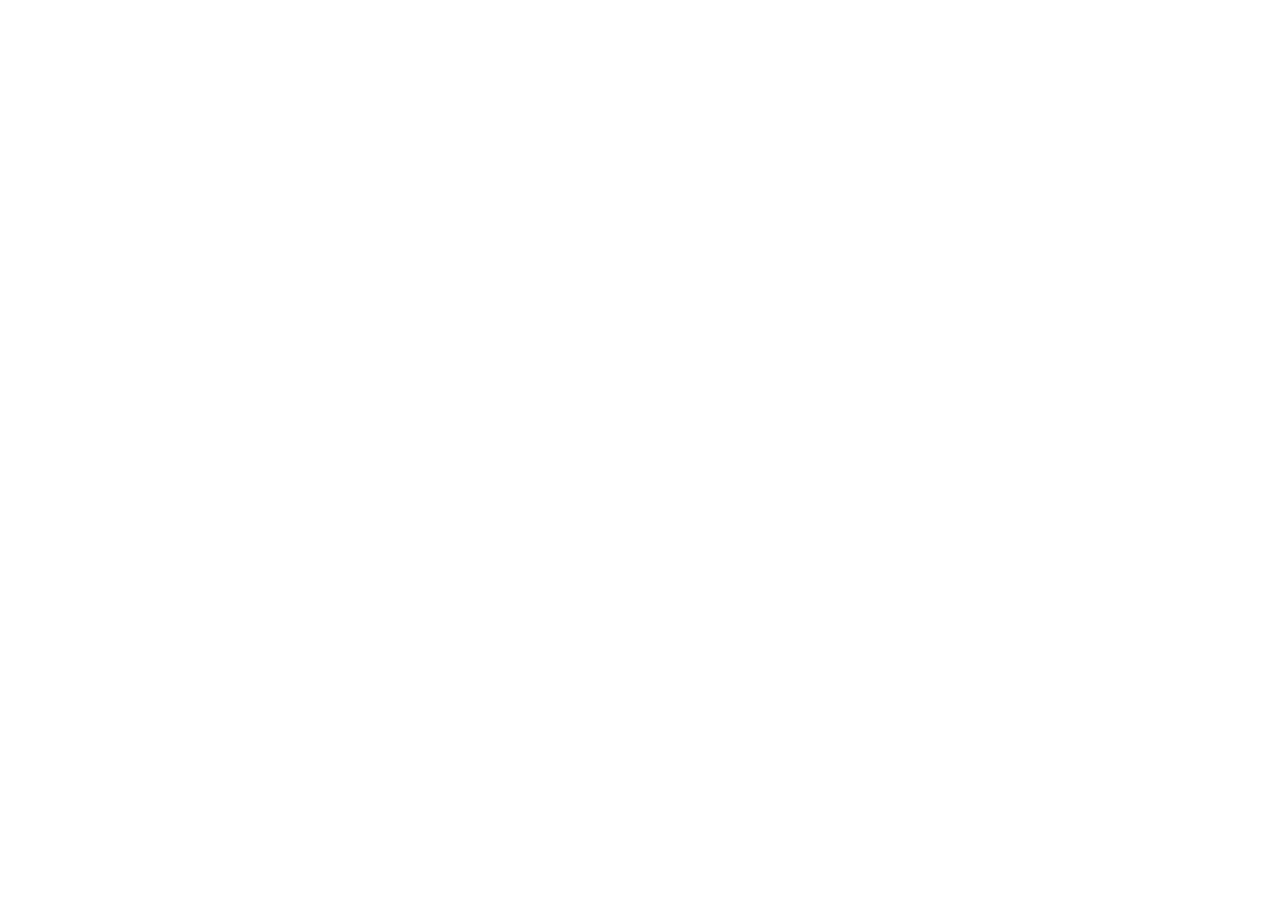
==== sign-up-form/index.html @ c3d94cc3 "Start sign up form" ====
<!doctype html>
<html lang="en">
  <head>
    <meta charset="UTF-8" />
    <meta name="viewport" content="width=device-width, initial-scale=1.0" />
    <link rel="stylesheet" href="style.css" />
    <title>Document</title>
  </head>
  <body></body>
</html>
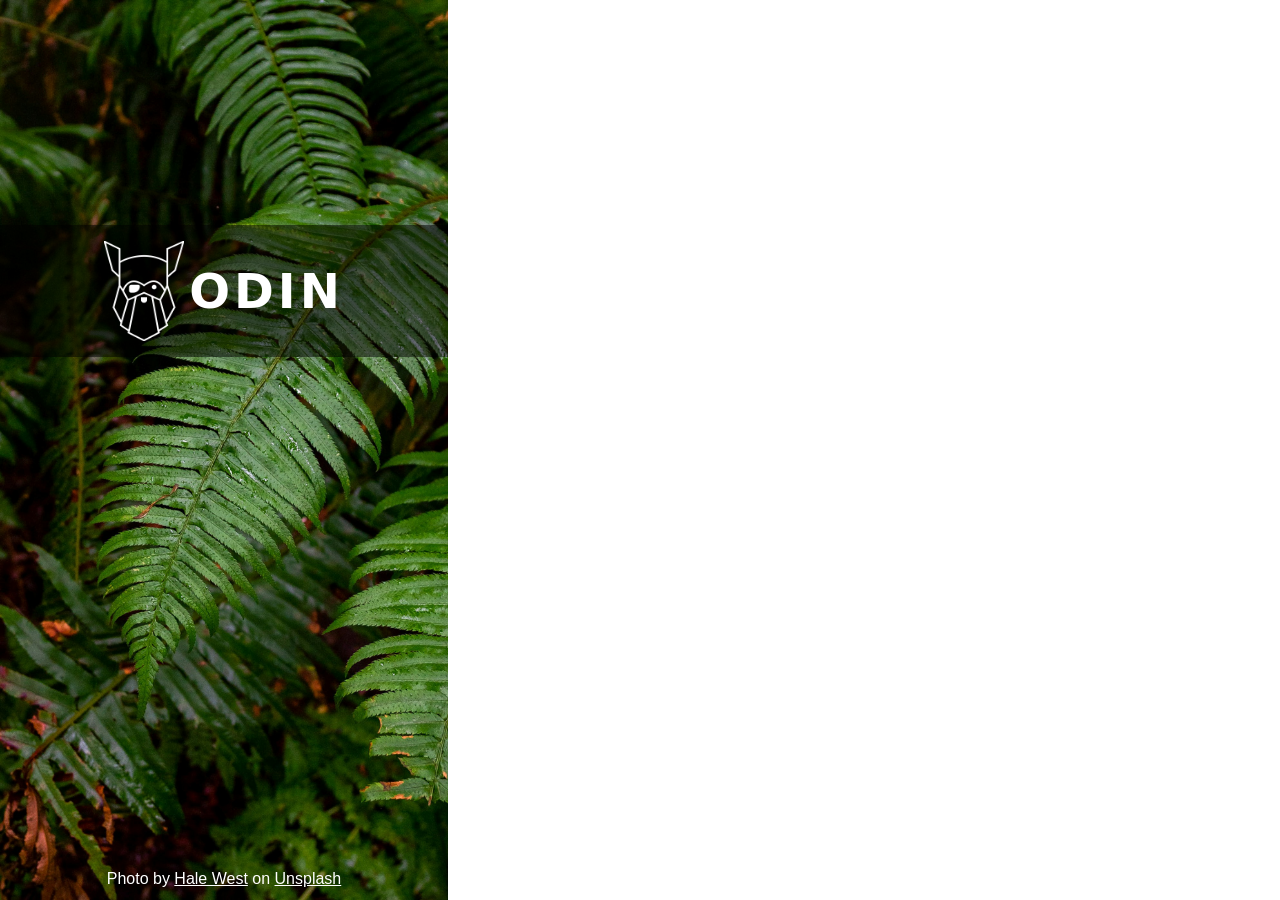
==== commit 72f1108c: "Style left section" ====
--- a/sign-up-form/index.html
+++ b/sign-up-form/index.html
@@ -3,8 +3,37 @@
   <head>
     <meta charset="UTF-8" />
     <meta name="viewport" content="width=device-width, initial-scale=1.0" />
+    <link rel="preconnect" href="https://fonts.googleapis.com" />
+    <link rel="preconnect" href="https://fonts.gstatic.com" crossorigin />
+    <link
+      href="https://fonts.googleapis.com/css2?family=Skranji:wght@400;700&display=swap"
+      rel="stylesheet"
+    />
     <link rel="stylesheet" href="style.css" />
-    <title>Document</title>
+    <title>Sign Up</title>
   </head>
-  <body></body>
+  <body>
+    <main>
+      <section class="img-section">
+        <div class="section-title">
+          <img src="./images/odin-lined.png" alt="" class="odin-logo" />
+          <h1>ODIN</h1>
+        </div>
+        <div class="img-by">
+          <p>
+            Photo by
+            <a href="https://unsplash.com/@haliewestphoto" target="_blank"
+              >Hale West</a
+            >
+            on
+            <a
+              href="https://unsplash.com/photos/green-leaf-plant-in-close-up-photography-25xggax4bSA"
+              target="_blank"
+              >Unsplash</a
+            >
+          </p>
+        </div>
+      </section>
+    </main>
+  </body>
 </html>
--- a/sign-up-form/style.css
+++ b/sign-up-form/style.css
@@ -0,0 +1,67 @@
+:root {
+  --btn-color: #596d48;
+  --input-color: #e5e7eb;
+}
+
+*::before,
+*::after,
+* {
+  box-sizing: border-box;
+}
+
+* {
+  margin: 0;
+  padding: 0;
+}
+
+body {
+  font-family: sans-serif;
+}
+
+.img-section {
+  display: block;
+  position: relative;
+  width: 35%;
+  min-height: 100vh;
+  background-image: url("./images/leaf-plant.jpg");
+  background-repeat: no-repeat;
+  background-size: cover;
+}
+
+.section-title {
+  position: absolute;
+  top: 25%;
+  left: 0;
+  width: 100%;
+  display: flex;
+  align-items: center;
+  justify-content: center;
+  gap: 5px;
+  background-color: rgba(0, 0, 0, 0.5);
+  padding: 1rem 0;
+}
+
+.section-title h1 {
+  font-family: "Skranji", system-ui;
+  color: #fff;
+  font-size: 3rem;
+  letter-spacing: 4px;
+}
+.odin-logo {
+  width: 80px;
+  height: 100px;
+}
+
+.img-by {
+  position: absolute;
+  bottom: 0;
+  left: 0;
+  right: 0;
+  text-align: center;
+  padding: 0.75rem 0;
+  color: #fff;
+}
+
+.img-by p > a {
+  color: #fff;
+}
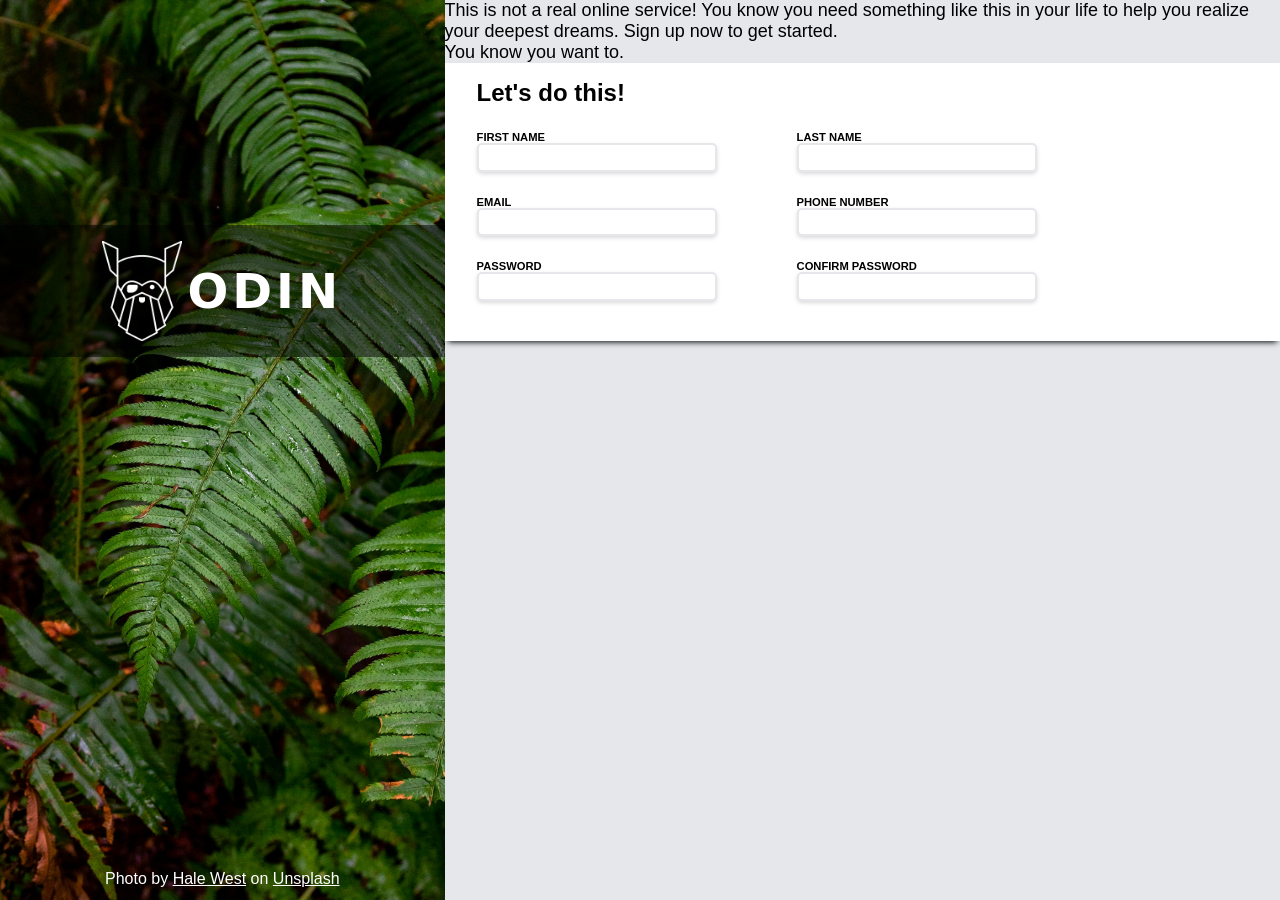
==== commit 2b8400c0: "Add form" ====
--- a/sign-up-form/index.html
+++ b/sign-up-form/index.html
@@ -34,6 +34,55 @@
           </p>
         </div>
       </section>
+
+      <section class="form-section">
+        <div class="section-text">
+          <p>
+            This is not a real online service! You know you need something like
+            this in your life to help you realize your deepest dreams. Sign up
+            now to get started.
+          </p>
+          <p>You know you want to.</p>
+        </div>
+
+        <form action="">
+          <h2 class="form-title">Let's do this!</h2>
+
+          <div class="form-row">
+            <div class="input-group">
+              <label for="first-name">FIRST NAME</label>
+              <input type="text" id="first-name" name="first-name" />
+            </div>
+            <div class="input-group">
+              <label for="last-name">LAST NAME</label>
+              <input type="text" id="last-name" name="last-name" />
+            </div>
+          </div>
+
+          <div class="form-row">
+            <div class="input-group">
+              <label for="email">EMAIL</label>
+              <input type="email" id="email" name="email" />
+            </div>
+
+            <div class="input-group">
+              <label for="phone-num">PHONE NUMBER</label>
+              <input type="tel" id="phone-num" name="phone-num" />
+            </div>
+          </div>
+
+          <div class="form-row">
+            <div class="input-group">
+              <label for="password">PASSWORD</label>
+              <input type="password" id="password" name="password" />
+            </div>
+            <div class="input-group">
+              <label for="confirm-pass">CONFIRM PASSWORD</label>
+              <input type="text" id="confirm-pass" name="confirm-pass" />
+            </div>
+          </div>
+        </form>
+      </section>
     </main>
   </body>
 </html>
--- a/sign-up-form/style.css
+++ b/sign-up-form/style.css
@@ -21,7 +21,7 @@
 .img-section {
   display: block;
   position: relative;
-  width: 35%;
+  width: 50%;
   min-height: 100vh;
   background-image: url("./images/leaf-plant.jpg");
   background-repeat: no-repeat;
@@ -65,3 +65,52 @@
 .img-by p > a {
   color: #fff;
 }
+
+/* form */
+main {
+  display: flex;
+}
+
+.form-section {
+  background-color: #e5e7eb;
+}
+.section-text p {
+  font-size: 18px;
+}
+
+form {
+  background-color: #fff;
+  box-shadow: 0 4px 6px -3px #000;
+  /* margin-top: 10rem; */
+  padding: 1rem 2rem;
+}
+
+.form-title {
+  margin-bottom: 1.5rem;
+}
+
+.input-group {
+  display: flex;
+  flex-direction: column;
+  width: 240px;
+}
+.form-row {
+  display: flex;
+  gap: 5rem;
+  margin-bottom: 1.5rem;
+}
+
+.input-group input {
+  padding: 0.3rem;
+  border: 2px solid var(--input-color);
+  border-radius: 5px;
+  box-shadow: 0 2px 4px rgb(0 0 0 / 0.15);
+}
+.input-group label {
+  font-size: 0.7rem;
+  font-weight: bold;
+}
+
+/* .container {
+  width: 900px;
+} */
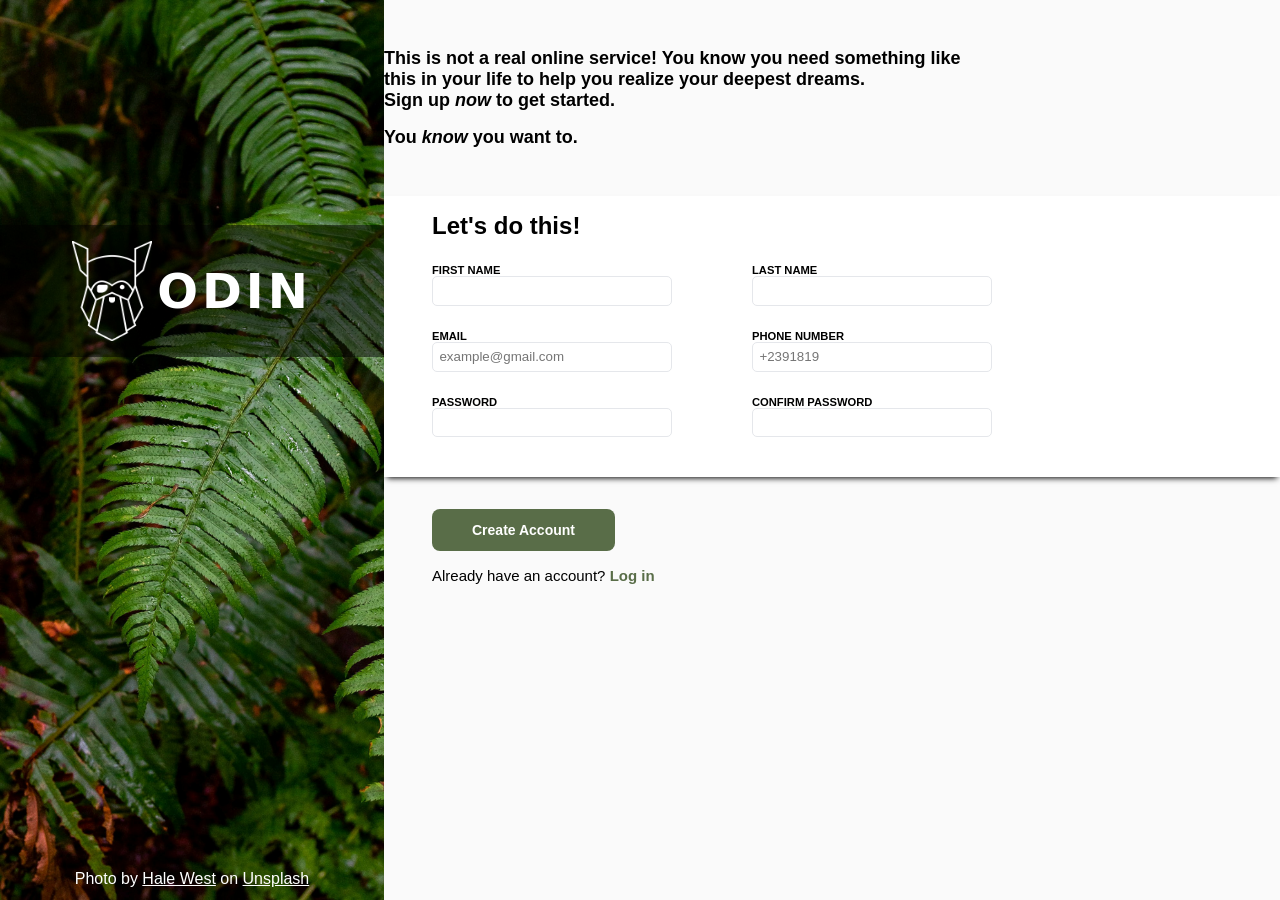
==== commit e551e1be: "Finish form and add submit button" ====
--- a/sign-up-form/index.html
+++ b/sign-up-form/index.html
@@ -36,50 +36,82 @@
       </section>
 
       <section class="form-section">
-        <div class="section-text">
-          <p>
+        <div class="section-text container">
+          <p class="section-description">
             This is not a real online service! You know you need something like
-            this in your life to help you realize your deepest dreams. Sign up
-            now to get started.
+            this in your life to help you realize your deepest dreams. <br />
+            Sign up <i>now</i> to get started.
           </p>
-          <p>You know you want to.</p>
+          <p class="section-sub">You <i>know</i> you want to.</p>
         </div>
 
         <form action="">
-          <h2 class="form-title">Let's do this!</h2>
+          <div class="form-block">
+            <h2 class="form-title">Let's do this!</h2>
 
-          <div class="form-row">
-            <div class="input-group">
-              <label for="first-name">FIRST NAME</label>
-              <input type="text" id="first-name" name="first-name" />
+            <div class="form-row">
+              <div class="input-group">
+                <label for="first-name">FIRST NAME</label>
+                <input type="text" id="first-name" name="first-name" required />
+              </div>
+              <div class="input-group">
+                <label for="last-name">LAST NAME</label>
+                <input type="text" id="last-name" name="last-name" required />
+              </div>
             </div>
-            <div class="input-group">
-              <label for="last-name">LAST NAME</label>
-              <input type="text" id="last-name" name="last-name" />
+
+            <div class="form-row">
+              <div class="input-group">
+                <label for="email">EMAIL</label>
+                <input
+                  type="email"
+                  id="email"
+                  name="email"
+                  placeholder="example@gmail.com"
+                  required
+                />
+              </div>
+
+              <div class="input-group">
+                <label for="phone-num">PHONE NUMBER</label>
+                <input
+                  type="tel"
+                  id="phone-num"
+                  name="phone-num"
+                  placeholder="+2391819"
+                  required
+                />
+              </div>
+            </div>
+
+            <div class="form-row">
+              <div class="input-group">
+                <label for="password">PASSWORD</label>
+                <input
+                  type="password"
+                  id="password"
+                  name="password"
+                  min="8"
+                  required
+                />
+              </div>
+              <div class="input-group">
+                <label for="confirm-pass">CONFIRM PASSWORD</label>
+                <input
+                  type="password"
+                  id="confirm-pass"
+                  name="confirm-pass"
+                  min="9"
+                  required
+                />
+              </div>
             </div>
           </div>
-
-          <div class="form-row">
-            <div class="input-group">
-              <label for="email">EMAIL</label>
-              <input type="email" id="email" name="email" />
-            </div>
-
-            <div class="input-group">
-              <label for="phone-num">PHONE NUMBER</label>
-              <input type="tel" id="phone-num" name="phone-num" />
-            </div>
-          </div>
-
-          <div class="form-row">
-            <div class="input-group">
-              <label for="password">PASSWORD</label>
-              <input type="password" id="password" name="password" />
-            </div>
-            <div class="input-group">
-              <label for="confirm-pass">CONFIRM PASSWORD</label>
-              <input type="text" id="confirm-pass" name="confirm-pass" />
-            </div>
+          <div class="form-footer">
+            <button type="submit" class="submit-btn">Create Account</button>
+            <p class="login-text">
+              Already have an account? <a href="#" class="login-link">Log in</a>
+            </p>
           </div>
         </form>
       </section>
--- a/sign-up-form/style.css
+++ b/sign-up-form/style.css
@@ -21,7 +21,7 @@
 .img-section {
   display: block;
   position: relative;
-  width: 50%;
+  width: 30%;
   min-height: 100vh;
   background-image: url("./images/leaf-plant.jpg");
   background-repeat: no-repeat;
@@ -72,19 +72,20 @@
 }
 
 .form-section {
-  background-color: #e5e7eb;
+  background-color: #fafafa;
+  flex: 1;
 }
 .section-text p {
   font-size: 18px;
 }
 
-form {
+.form-block {
+  width: 100%;
   background-color: #fff;
   box-shadow: 0 4px 6px -3px #000;
-  /* margin-top: 10rem; */
-  padding: 1rem 2rem;
+  padding: 1rem 3rem;
+  margin-top: 3rem;
 }
-
 .form-title {
   margin-bottom: 1.5rem;
 }
@@ -101,16 +102,65 @@
 }
 
 .input-group input {
-  padding: 0.3rem;
-  border: 2px solid var(--input-color);
+  padding: 0.4rem;
+  border: 1px solid var(--input-color);
   border-radius: 5px;
-  box-shadow: 0 2px 4px rgb(0 0 0 / 0.15);
 }
 .input-group label {
   font-size: 0.7rem;
   font-weight: bold;
 }
 
-/* .container {
-  width: 900px;
-} */
+input:focus {
+  border: 1px solid blue;
+  outline: none;
+}
+
+input[type="password"]:user-valid {
+  border: 1px solid red;
+  outline: none;
+}
+
+.container {
+  width: 100%;
+  max-width: 900px;
+}
+
+.section-description,
+.section-sub {
+  max-width: 60ch;
+  font-weight: 600;
+}
+
+.section-description {
+  margin-bottom: 1rem;
+}
+
+.section-text {
+  margin: 3rem auto 0;
+}
+
+.form-footer {
+  margin-top: 2rem;
+  margin-left: 3rem;
+}
+.submit-btn {
+  background-color: var(--btn-color);
+  border: none;
+  padding: 0.8rem 2.5rem;
+  border-radius: 8px;
+  color: #fff;
+  font-size: 14px;
+  font-weight: 600;
+  cursor: pointer;
+}
+
+.login-text {
+  margin-top: 1rem;
+  font-size: 15px;
+}
+.login-link {
+  color: #596d48;
+  text-decoration: none;
+  font-weight: 600;
+}
